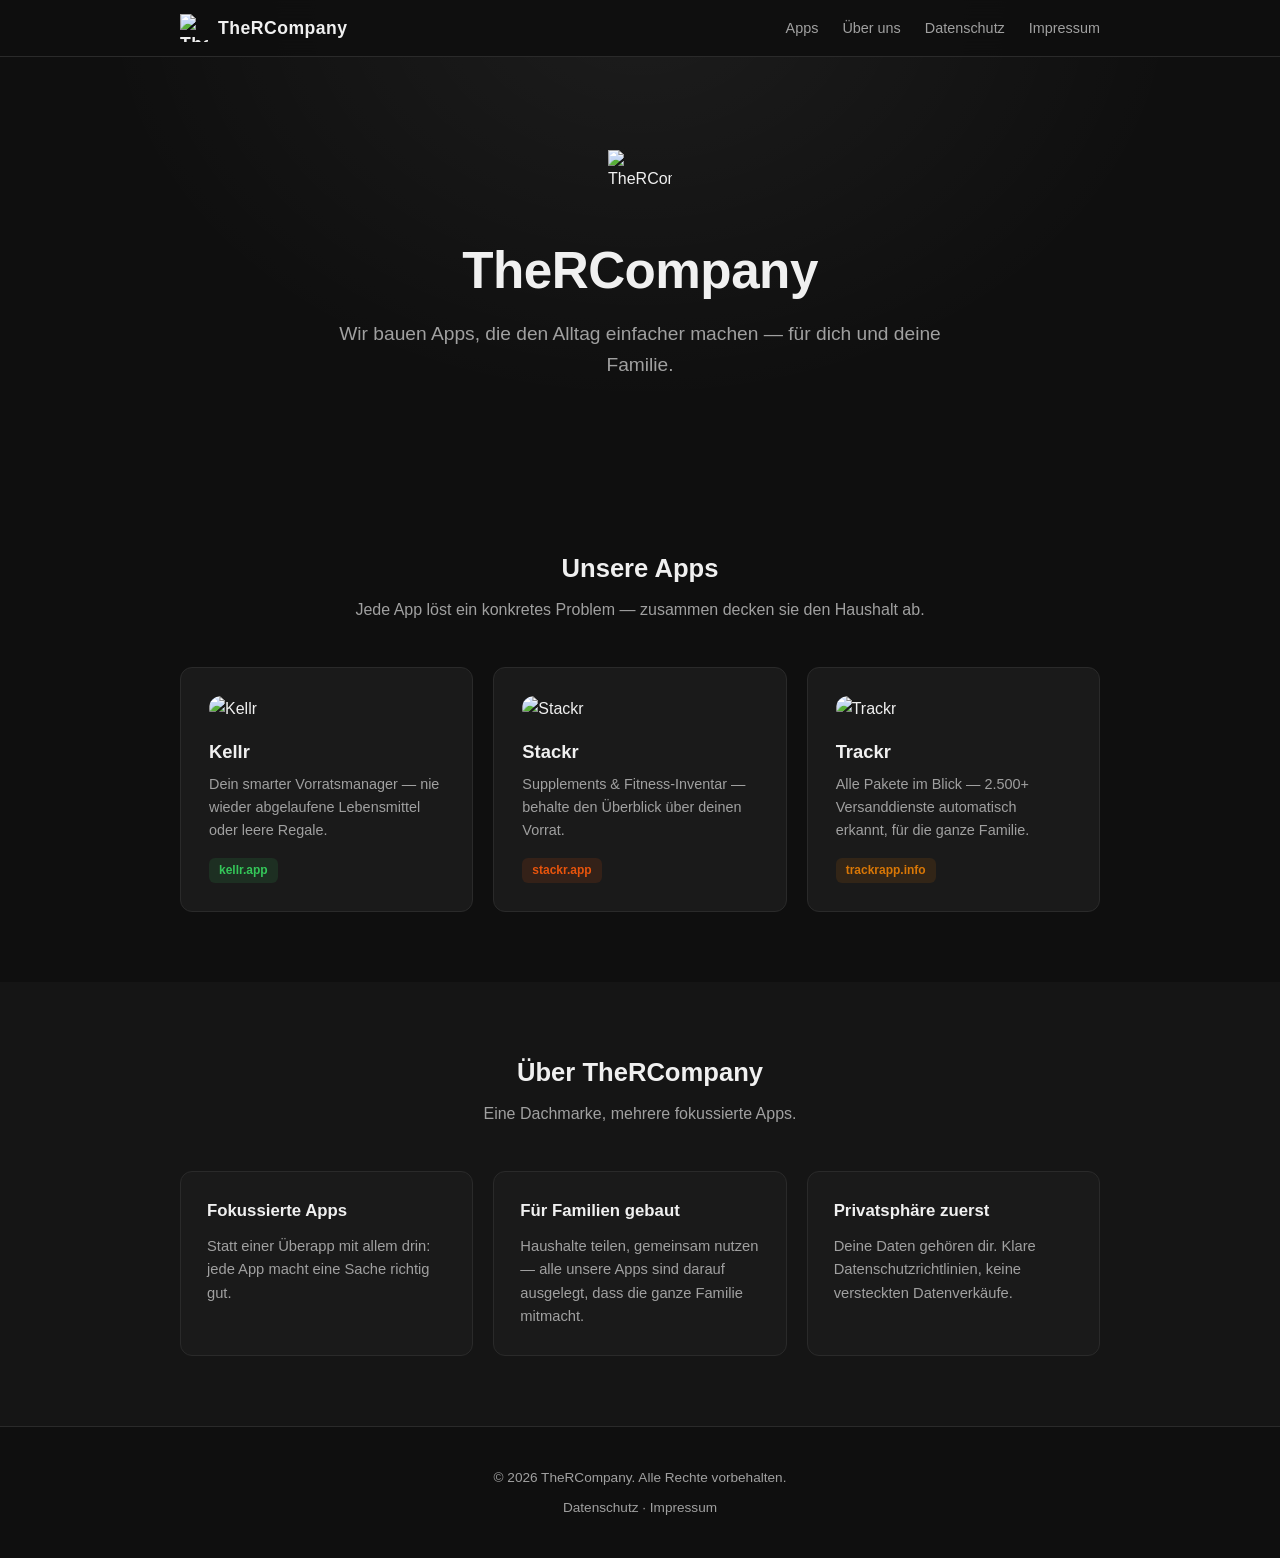
==== index.html @ c24a9c03 "feat: TheRCompany Landingpage (Kellr/Stackr/Trackr Hub) + Impressum + Datenschutz [skip ci] Neutrale" ====
<!DOCTYPE html>
<html lang="de">
<head>
    <meta charset="UTF-8">
    <meta name="viewport" content="width=device-width, initial-scale=1.0">
    <title>TheRCompany &mdash; Apps f&uuml;r den Alltag</title>
    <meta name="description" content="TheRCompany entwickelt Apps f&uuml;r den Alltag: Kellr (Vorratsmanager), Stackr (Supplements &amp; Fitness) und Trackr (Paketverfolgung).">
    <link rel="icon" href="https://bflxydqsutvpjzrevjlh.supabase.co/storage/v1/object/public/public-assets/thercompany-logo.png">
    <link rel="stylesheet" href="style.css">
</head>
<body>
    <nav class="nav">
        <div class="nav-inner">
            <a href="/" class="nav-logo">
                <img src="https://bflxydqsutvpjzrevjlh.supabase.co/storage/v1/object/public/public-assets/thercompany-logo.png" alt="TheRCompany" class="nav-icon">
                <span>TheRCompany</span>
            </a>
            <div class="nav-links">
                <a href="#apps">Apps</a>
                <a href="#about">&Uuml;ber uns</a>
                <a href="privacy.html">Datenschutz</a>
                <a href="impressum.html">Impressum</a>
            </div>
        </div>
    </nav>

    <!-- Hero -->
    <section class="hero">
        <div class="container">
            <img src="https://bflxydqsutvpjzrevjlh.supabase.co/storage/v1/object/public/public-assets/thercompany-logo.png" alt="TheRCompany" class="hero-logo">
            <h1>TheRCompany</h1>
            <p class="hero-sub">Wir bauen Apps, die den Alltag einfacher machen &mdash; f&uuml;r dich und deine Familie.</p>
        </div>
    </section>

    <!-- Apps -->
    <section id="apps" class="section">
        <div class="container">
            <h2>Unsere Apps</h2>
            <p class="section-sub">Jede App l&ouml;st ein konkretes Problem &mdash; zusammen decken sie den Haushalt ab.</p>
            <div class="app-grid">
                <a href="https://kellr.app" class="app-card kellr" target="_blank">
                    <img src="https://bflxydqsutvpjzrevjlh.supabase.co/storage/v1/object/public/public-assets/kellr-logo.png" alt="Kellr" class="app-icon">
                    <h3>Kellr</h3>
                    <p>Dein smarter Vorratsmanager &mdash; nie wieder abgelaufene Lebensmittel oder leere Regale.</p>
                    <span class="app-tag">kellr.app</span>
                </a>
                <a href="https://stackr.app" class="app-card stackr" target="_blank">
                    <img src="https://bflxydqsutvpjzrevjlh.supabase.co/storage/v1/object/public/public-assets/stackr-logo.png" alt="Stackr" class="app-icon">
                    <h3>Stackr</h3>
                    <p>Supplements &amp; Fitness-Inventar &mdash; behalte den &Uuml;berblick &uuml;ber deinen Vorrat.</p>
                    <span class="app-tag">stackr.app</span>
                </a>
                <a href="https://trackrapp.info" class="app-card trackr" target="_blank">
                    <img src="https://bflxydqsutvpjzrevjlh.supabase.co/storage/v1/object/public/public-assets/trackr-logo.png" alt="Trackr" class="app-icon">
                    <h3>Trackr</h3>
                    <p>Alle Pakete im Blick &mdash; 2.500+ Versanddienste automatisch erkannt, f&uuml;r die ganze Familie.</p>
                    <span class="app-tag">trackrapp.info</span>
                </a>
            </div>
        </div>
    </section>

    <!-- About -->
    <section id="about" class="section" style="background: var(--bg2);">
        <div class="container">
            <h2>&Uuml;ber TheRCompany</h2>
            <p class="section-sub">Eine Dachmarke, mehrere fokussierte Apps.</p>
            <div class="about-grid">
                <div class="about-card">
                    <h3>Fokussierte Apps</h3>
                    <p>Statt einer &Uuml;berapp mit allem drin: jede App macht eine Sache richtig gut.</p>
                </div>
                <div class="about-card">
                    <h3>F&uuml;r Familien gebaut</h3>
                    <p>Haushalte teilen, gemeinsam nutzen &mdash; alle unsere Apps sind darauf ausgelegt, dass die ganze Familie mitmacht.</p>
                </div>
                <div class="about-card">
                    <h3>Privatsph&auml;re zuerst</h3>
                    <p>Deine Daten geh&ouml;ren dir. Klare Datenschutzrichtlinien, keine versteckten Datenverk&auml;ufe.</p>
                </div>
            </div>
        </div>
    </section>

    <footer class="footer">
        <p>&copy; 2026 TheRCompany. Alle Rechte vorbehalten.</p>
        <p style="margin-top:8px;"><a href="privacy.html">Datenschutz</a> &middot; <a href="impressum.html">Impressum</a></p>
    </footer>
</body>
</html>
---- style.css ----
/* === TheRCompany — Dark Mode, Neutral Brand === */
:root {
    --accent: #ffffff;
    --accent-dim: #cccccc;
    --bg: #0f0f0f;
    --bg2: #151515;
    --bg3: #1a1a1a;
    --text: #f0f0f0;
    --text2: #a0a0a0;
    --border: #2a2a2a;
    --radius: 12px;
    --max-w: 960px;

    --kellr: #34C759;
    --stackr: #E8540C;
    --trackr: #D97706;
}

*, *::before, *::after { box-sizing: border-box; margin: 0; padding: 0; }

body {
    font-family: -apple-system, BlinkMacSystemFont, 'Segoe UI', Roboto, sans-serif;
    background: var(--bg);
    color: var(--text);
    line-height: 1.6;
    -webkit-font-smoothing: antialiased;
}

a { color: var(--accent); text-decoration: none; }
a:hover { text-decoration: underline; }

.container { max-width: var(--max-w); margin: 0 auto; padding: 0 20px; }

/* Nav */
.nav {
    position: fixed; top: 0; left: 0; right: 0; z-index: 100;
    background: rgba(15,15,15,0.9); backdrop-filter: blur(20px);
    border-bottom: 1px solid var(--border);
}
.nav-inner {
    max-width: var(--max-w); margin: 0 auto; padding: 14px 20px;
    display: flex; align-items: center; justify-content: space-between;
}
.nav-logo { display: flex; align-items: center; gap: 10px; font-weight: 700; font-size: 1.1rem; color: var(--text); letter-spacing: 0.5px; }
.nav-logo:hover { text-decoration: none; }
.nav-icon { width: 28px; height: 28px; }
.nav-links { display: flex; align-items: center; gap: 24px; }
.nav-links a { color: var(--text2); font-size: 0.9rem; }
.nav-links a:hover { color: var(--text); text-decoration: none; }

/* Hero */
.hero {
    padding: 150px 20px 90px; text-align: center;
    background: radial-gradient(ellipse at 50% 0%, rgba(255,255,255,0.06) 0%, transparent 60%);
}
.hero-logo { width: 64px; height: 64px; margin: 0 auto 28px; display: block; }
.hero h1 { font-size: clamp(2rem, 6vw, 3.2rem); font-weight: 800; line-height: 1.15; margin-bottom: 18px; letter-spacing: -0.5px; }
.hero-sub { color: var(--text2); font-size: clamp(1rem, 2.5vw, 1.2rem); max-width: 620px; margin: 0 auto 8px; }

/* Sections */
.section { padding: 70px 20px; }
.section h2 { font-size: 1.6rem; margin-bottom: 8px; text-align: center; }
.section-sub { color: var(--text2); margin-bottom: 44px; text-align: center; }

/* App Grid */
.app-grid {
    display: grid; grid-template-columns: repeat(auto-fit, minmax(240px, 1fr));
    gap: 20px;
}
.app-card {
    background: var(--bg3); border: 1px solid var(--border); border-radius: var(--radius);
    padding: 28px; transition: border-color 0.2s, transform 0.2s;
    display: block; text-decoration: none; color: var(--text);
}
.app-card:hover { transform: translateY(-2px); text-decoration: none; }
.app-card.kellr:hover { border-color: var(--kellr); }
.app-card.stackr:hover { border-color: var(--stackr); }
.app-card.trackr:hover { border-color: var(--trackr); }
.app-icon { width: 48px; height: 48px; border-radius: 12px; margin-bottom: 16px; }
.app-card h3 { font-size: 1.15rem; margin-bottom: 6px; }
.app-card p { color: var(--text2); font-size: 0.9rem; margin-bottom: 14px; }
.app-tag {
    display: inline-block; font-size: 0.75rem; padding: 3px 10px; border-radius: 6px;
    font-weight: 600;
}
.app-card.kellr .app-tag { background: rgba(52,199,89,0.12); color: var(--kellr); }
.app-card.stackr .app-tag { background: rgba(232,84,12,0.12); color: var(--stackr); }
.app-card.trackr .app-tag { background: rgba(217,119,6,0.12); color: var(--trackr); }

/* About */
.about-grid {
    display: grid; grid-template-columns: repeat(auto-fit, minmax(240px, 1fr));
    gap: 20px;
}
.about-card {
    background: var(--bg3); border: 1px solid var(--border); border-radius: var(--radius);
    padding: 26px;
}
.about-card h3 { margin-bottom: 10px; font-size: 1.05rem; }
.about-card p { color: var(--text2); font-size: 0.92rem; }

/* Footer */
.footer {
    text-align: center; padding: 40px 20px; color: var(--text2);
    font-size: 0.85rem; border-top: 1px solid var(--border);
}
.footer a { color: var(--text2); }
.footer a:hover { color: var(--text); }
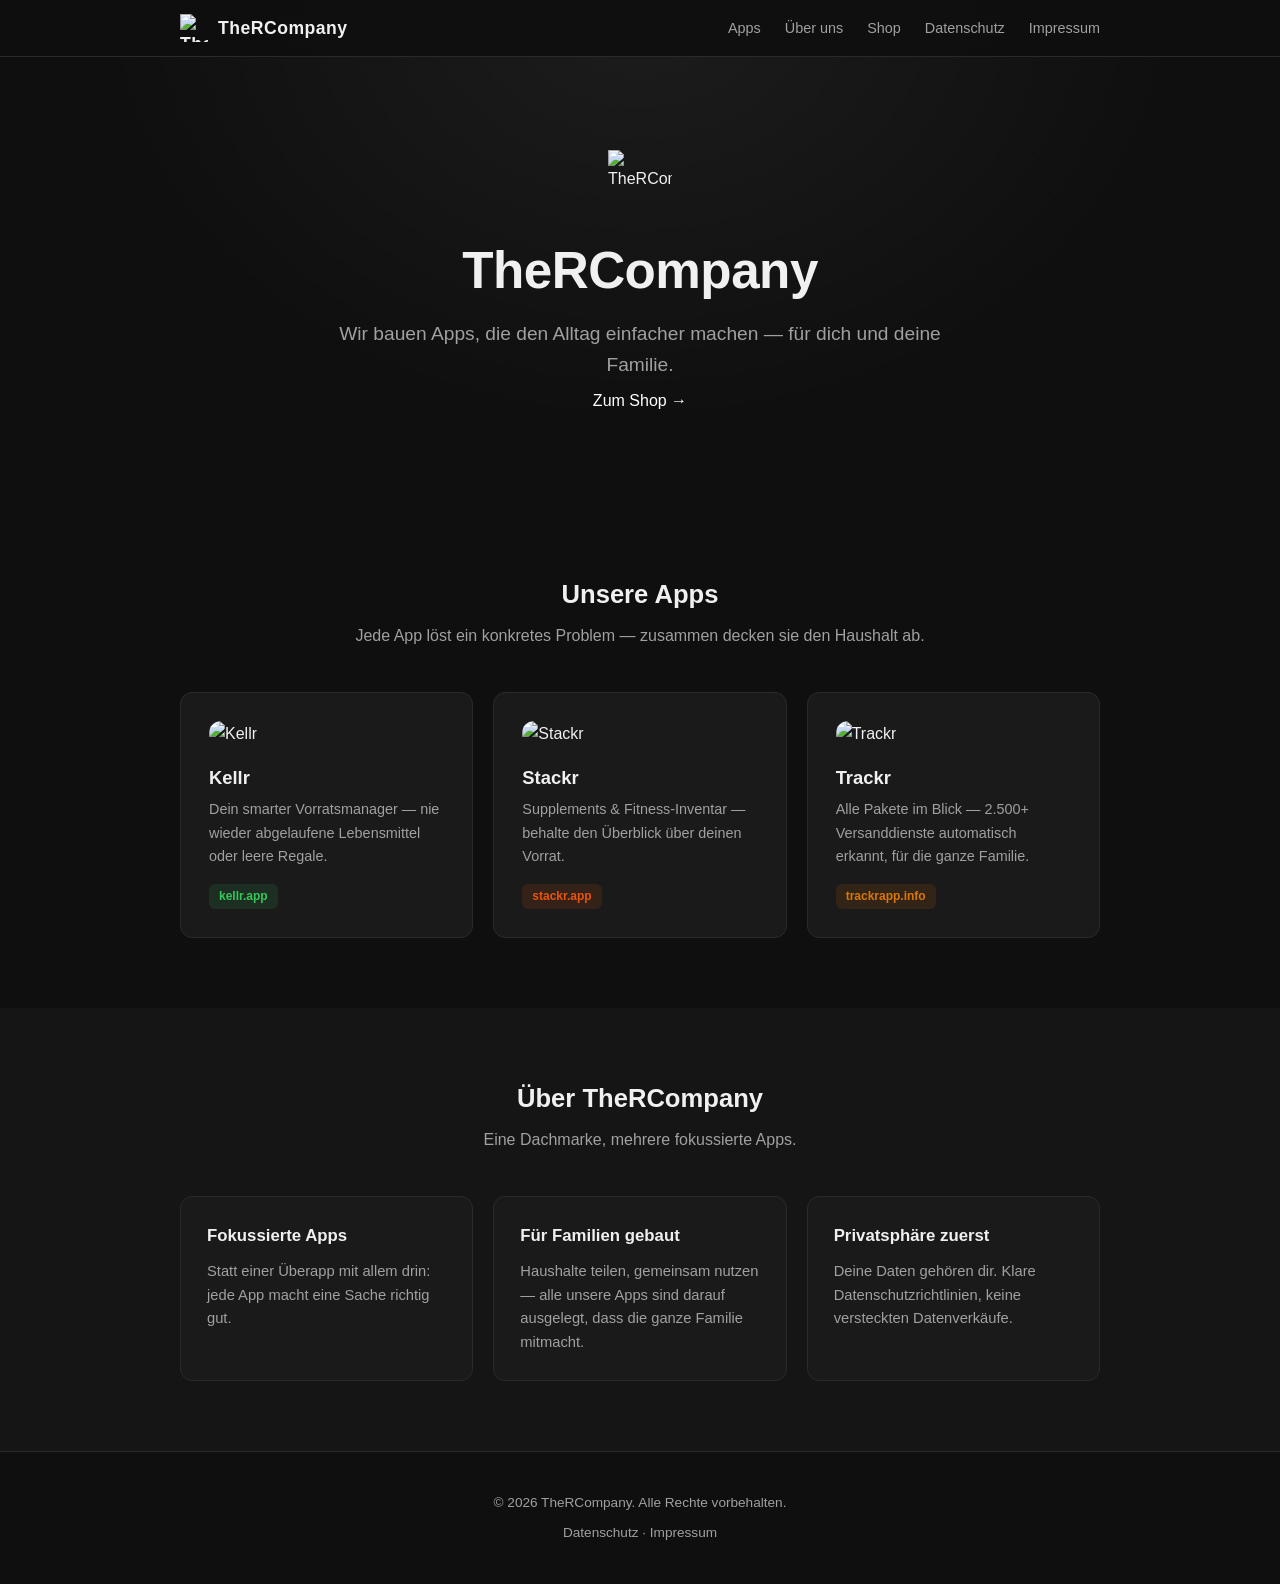
==== commit a5abc417: "feat: Shop-Link in Nav + Hero-CTA (shop.thercompany.app) [skip ci]" ====
--- a/index.html
+++ b/index.html
@@ -18,6 +18,7 @@
             <div class="nav-links">
                 <a href="#apps">Apps</a>
                 <a href="#about">&Uuml;ber uns</a>
+                <a href="https://shop.thercompany.app" target="_blank">Shop</a>
                 <a href="privacy.html">Datenschutz</a>
                 <a href="impressum.html">Impressum</a>
             </div>
@@ -30,6 +31,7 @@
             <img src="https://bflxydqsutvpjzrevjlh.supabase.co/storage/v1/object/public/public-assets/thercompany-logo.png" alt="TheRCompany" class="hero-logo">
             <h1>TheRCompany</h1>
             <p class="hero-sub">Wir bauen Apps, die den Alltag einfacher machen &mdash; f&uuml;r dich und deine Familie.</p>
+            <a href="https://shop.thercompany.app" target="_blank" class="hero-cta">Zum Shop &rarr;</a>
         </div>
     </section>
 
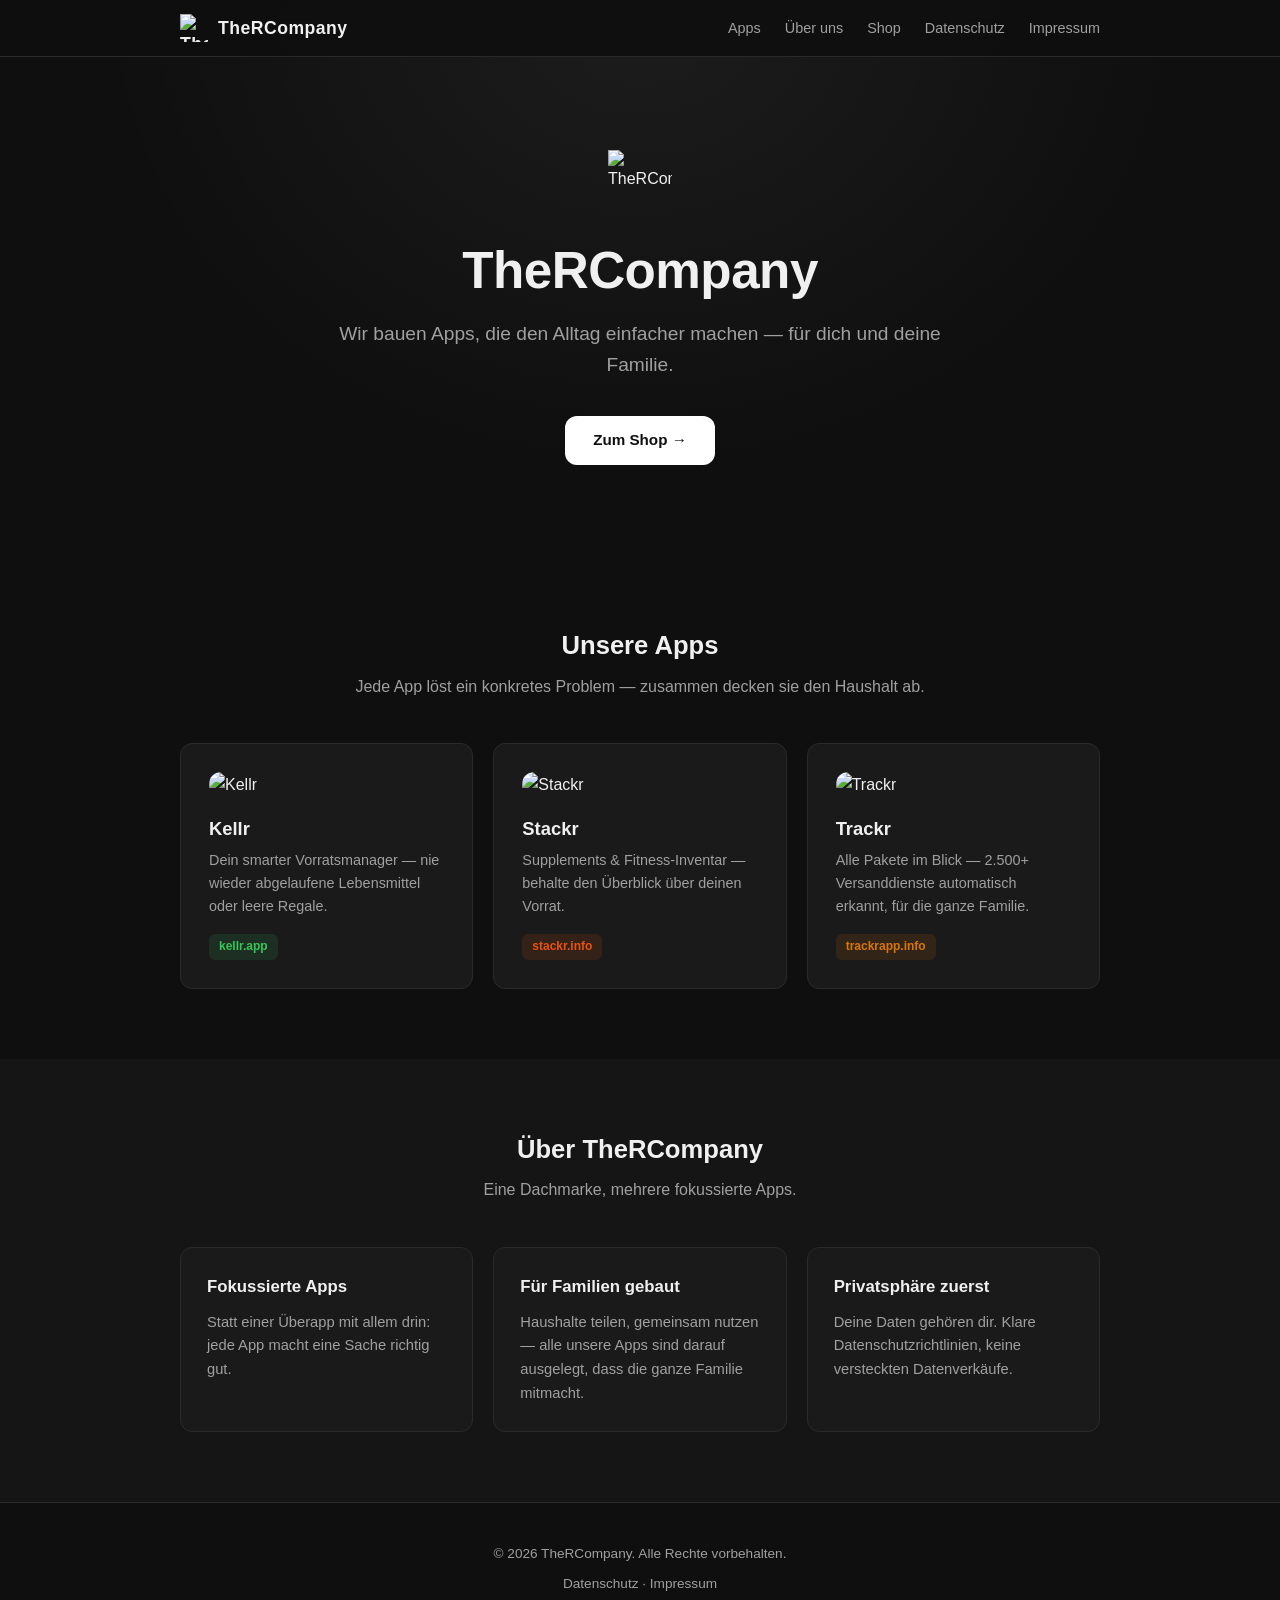
==== commit 64c68382: "fix: Stackr-Link auf korrekte Domain stackr.info (stackr.app zeigt auf fremde Seite) [skip ci]" ====
--- a/index.html
+++ b/index.html
@@ -47,11 +47,11 @@
                     <p>Dein smarter Vorratsmanager &mdash; nie wieder abgelaufene Lebensmittel oder leere Regale.</p>
                     <span class="app-tag">kellr.app</span>
                 </a>
-                <a href="https://stackr.app" class="app-card stackr" target="_blank">
+                <a href="https://stackr.info" class="app-card stackr" target="_blank">
                     <img src="https://bflxydqsutvpjzrevjlh.supabase.co/storage/v1/object/public/public-assets/stackr-logo.png" alt="Stackr" class="app-icon">
                     <h3>Stackr</h3>
                     <p>Supplements &amp; Fitness-Inventar &mdash; behalte den &Uuml;berblick &uuml;ber deinen Vorrat.</p>
-                    <span class="app-tag">stackr.app</span>
+                    <span class="app-tag">stackr.info</span>
                 </a>
                 <a href="https://trackrapp.info" class="app-card trackr" target="_blank">
                     <img src="https://bflxydqsutvpjzrevjlh.supabase.co/storage/v1/object/public/public-assets/trackr-logo.png" alt="Trackr" class="app-icon">
--- a/style.css
+++ b/style.css
@@ -56,6 +56,12 @@
 .hero-logo { width: 64px; height: 64px; margin: 0 auto 28px; display: block; }
 .hero h1 { font-size: clamp(2rem, 6vw, 3.2rem); font-weight: 800; line-height: 1.15; margin-bottom: 18px; letter-spacing: -0.5px; }
 .hero-sub { color: var(--text2); font-size: clamp(1rem, 2.5vw, 1.2rem); max-width: 620px; margin: 0 auto 8px; }
+.hero-cta {
+    display: inline-block; margin-top: 28px; padding: 12px 28px;
+    background: var(--accent); color: var(--bg); font-weight: 700;
+    border-radius: var(--radius); font-size: 0.95rem;
+}
+.hero-cta:hover { text-decoration: none; opacity: 0.85; }
 
 /* Sections */
 .section { padding: 70px 20px; }
